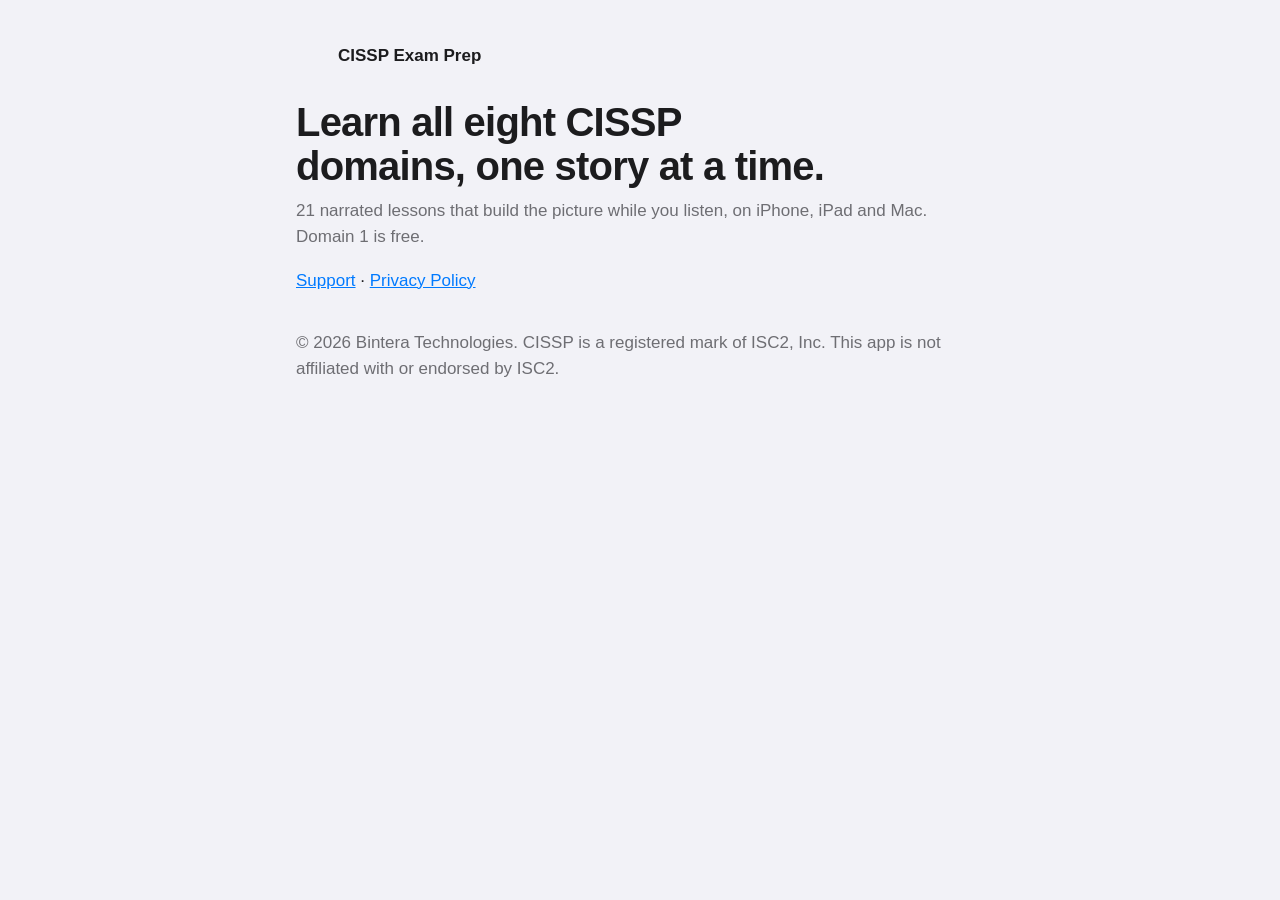
==== index.html @ bc301865 "CISSP Exam Prep support and privacy pages" ====
<!doctype html>
<html lang="en">
<head>
<meta charset="utf-8">
<meta name="viewport" content="width=device-width,initial-scale=1">
<title>CISSP Exam Prep by Bintera</title>
<link rel="stylesheet" href="style.css">
</head>
<body>
<main>
  <a class="brand" href="./"><span class="mark" aria-hidden="true"></span>CISSP Exam Prep</a>
  <h1>Learn all eight CISSP domains, one story at a time.</h1>
  <p class="lede">21 narrated lessons that build the picture while you listen, on iPhone, iPad and Mac. Domain 1 is free.</p>
  <p><a href="support.html">Support</a> · <a href="privacy.html">Privacy Policy</a></p>
  <p class="lede" style="margin-top:36px">© 2026 Bintera Technologies. CISSP is a registered mark of ISC2, Inc. This app is not affiliated with or endorsed by ISC2.</p>
</main>
</body>
</html>
---- style.css ----
:root{--bg:#F2F2F7;--card:#fff;--ink:#1C1C1E;--muted:#6E6E73;--line:rgba(60,60,67,.18);--tint:#007AFF}
@media (prefers-color-scheme:dark){:root{--bg:#000;--card:#1C1C1E;--ink:#F2F2F7;--muted:#98989F;--line:rgba(84,84,88,.6);--tint:#0A84FF}}
*{box-sizing:border-box}
body{margin:0;background:var(--bg);color:var(--ink);font:17px/1.55 -apple-system,BlinkMacSystemFont,"SF Pro Text","Helvetica Neue",sans-serif;-webkit-font-smoothing:antialiased}
main{max-width:720px;margin:0 auto;padding:40px 16px 64px}
.brand{display:inline-flex;align-items:center;gap:10px;font-weight:600;color:var(--ink);text-decoration:none;margin-bottom:28px}
.mark{width:32px;height:32px;border-radius:8px;background:linear-gradient(155deg,#5E5BD8,#25207A) center/18px no-repeat url("data:image/svg+xml,%3Csvg xmlns='http://www.w3.org/2000/svg' viewBox='0 0 24 24' fill='none' stroke='white' stroke-width='2' stroke-linecap='round' stroke-linejoin='round'%3E%3Cpath d='M20 13c0 5-3.5 7.5-7.66 8.95a1 1 0 0 1-.67-.01C7.5 20.5 4 18 4 13V6a1 1 0 0 1 1-1c2 0 4.5-1.2 6.24-2.72a1.17 1.17 0 0 1 1.52 0C14.51 3.81 17 5 19 5a1 1 0 0 1 1 1z'/%3E%3Cpath d='m9 12 2 2 4-4'/%3E%3C/svg%3E")}
h1{font-size:40px;line-height:1.1;letter-spacing:-.02em;margin:0 0 10px;text-wrap:balance}
h2{font-size:21px;letter-spacing:-.01em;margin:32px 0 6px}
.lede{color:var(--muted);margin:0 0 8px}
p,li{text-wrap:pretty}
a{color:var(--tint)}
.card{background:var(--card);border-radius:18px;padding:18px 20px;margin:14px 0;box-shadow:0 0 0 .5px var(--line)}
.card h2{margin-top:0}
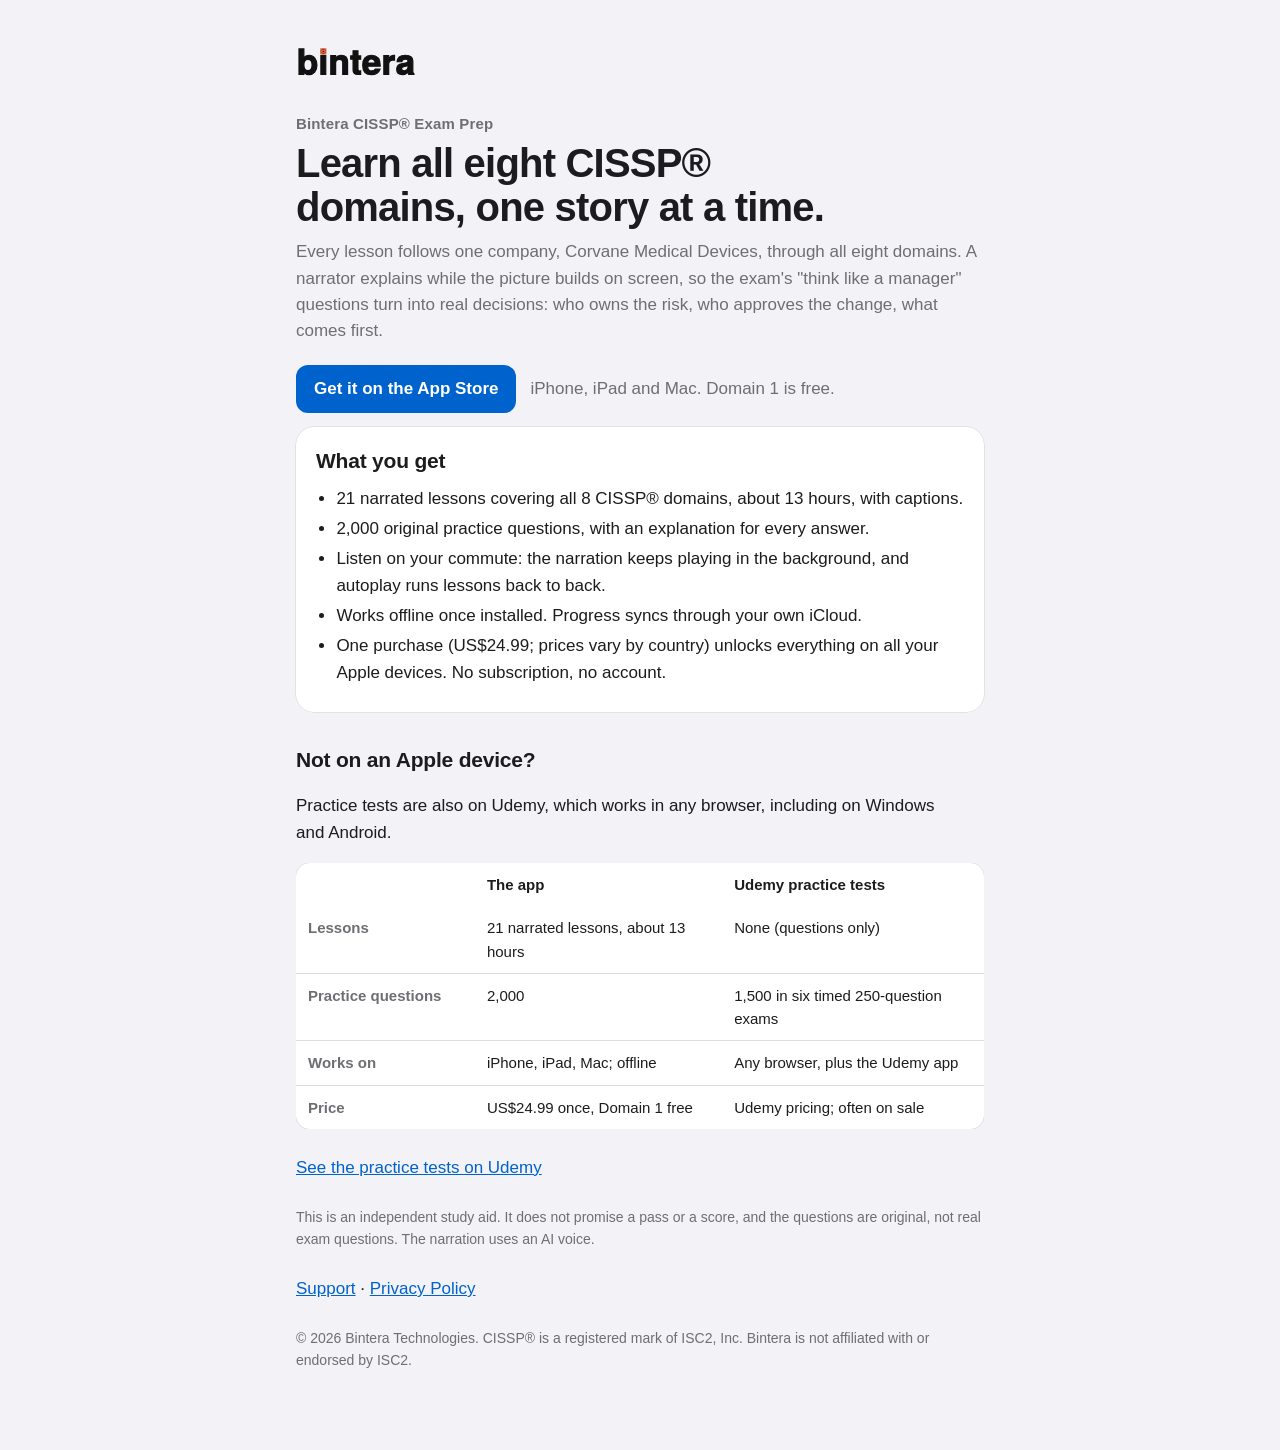
==== commit f440e6f2: "Add home page, Bintera wordmark and favicon; fix question count and trademark notes" ====
--- a/index.html
+++ b/index.html
@@ -3,16 +3,55 @@
 <head>
 <meta charset="utf-8">
 <meta name="viewport" content="width=device-width,initial-scale=1">
-<title>CISSP Exam Prep by Bintera</title>
+<title>Bintera CISSP® Exam Prep</title>
+<meta name="description" content="Learn all eight CISSP® domains through one company's story: 21 narrated lessons and 2,000 practice questions on iPhone, iPad and Mac. Domain 1 is free.">
+<link rel="icon" href="favicon.ico" sizes="any">
+<link rel="icon" type="image/svg+xml" href="bintera-favicon.svg">
+<link rel="icon" type="image/png" sizes="32x32" href="favicon-32.png">
+<link rel="icon" type="image/png" sizes="16x16" href="favicon-16.png">
+<link rel="apple-touch-icon" href="apple-touch-icon.png">
 <link rel="stylesheet" href="style.css">
 </head>
 <body>
 <main>
-  <a class="brand" href="./"><span class="mark" aria-hidden="true"></span>CISSP Exam Prep</a>
-  <h1>Learn all eight CISSP domains, one story at a time.</h1>
-  <p class="lede">21 narrated lessons that build the picture while you listen, on iPhone, iPad and Mac. Domain 1 is free.</p>
-  <p><a href="support.html">Support</a> · <a href="privacy.html">Privacy Policy</a></p>
-  <p class="lede" style="margin-top:36px">© 2026 Bintera Technologies. CISSP is a registered mark of ISC2, Inc. This app is not affiliated with or endorsed by ISC2.</p>
+  <a class="brand" href="./" aria-label="Bintera home"><picture><source srcset="img/bintera-wordmark-on-dark.svg" media="(prefers-color-scheme: dark)"><img class="wordmark" src="img/bintera-wordmark-on-light.svg" alt="bintera" width="120" height="28"></picture></a>
+  <p class="eyebrow">Bintera CISSP® Exam Prep</p>
+  <h1>Learn all eight CISSP® domains, one story at a time.</h1>
+  <p class="lede">Every lesson follows one company, Corvane Medical Devices, through all eight domains. A narrator explains while the picture builds on screen, so the exam's "think like a manager" questions turn into real decisions: who owns the risk, who approves the change, what comes first.</p>
+
+  <p class="cta"><a class="button" href="https://apps.apple.com/app/apple-store/id6832033754?pt=129090365&amp;mt=8&amp;ct=site-home">Get it on the App Store</a> <span class="muted">iPhone, iPad and Mac. Domain 1 is free.</span></p>
+
+  <div class="card">
+    <h2>What you get</h2>
+    <ul>
+      <li>21 narrated lessons covering all 8 CISSP® domains, about 13 hours, with captions.</li>
+      <li>2,000 original practice questions, with an explanation for every answer.</li>
+      <li>Listen on your commute: the narration keeps playing in the background, and autoplay runs lessons back to back.</li>
+      <li>Works offline once installed. Progress syncs through your own iCloud.</li>
+      <li>One purchase (US$24.99; prices vary by country) unlocks everything on all your Apple devices. No subscription, no account.</li>
+    </ul>
+  </div>
+
+  <h2>Not on an Apple device?</h2>
+  <p>Practice tests are also on Udemy, which works in any browser, including on Windows and Android.</p>
+
+  <div class="table-wrap">
+  <table>
+    <thead><tr><td></td><th scope="col">The app</th><th scope="col">Udemy practice tests</th></tr></thead>
+    <tbody>
+      <tr><th scope="row">Lessons</th><td>21 narrated lessons, about 13 hours</td><td>None (questions only)</td></tr>
+      <tr><th scope="row">Practice questions</th><td>2,000</td><td>1,500 in six timed 250-question exams</td></tr>
+      <tr><th scope="row">Works on</th><td>iPhone, iPad, Mac; offline</td><td>Any browser, plus the Udemy app</td></tr>
+      <tr><th scope="row">Price</th><td>US$24.99 once, Domain 1 free</td><td>Udemy pricing; often on sale</td></tr>
+    </tbody>
+  </table>
+  </div>
+  <p class="links"><a href="https://www.udemy.com/course/cissp-practice-tests-exams-504-questions/?referralCode=E7CF01A38A4635B59838">See the practice tests on Udemy</a></p>
+
+  <p class="small">This is an independent study aid. It does not promise a pass or a score, and the questions are original, not real exam questions. The narration uses an AI voice.</p>
+
+  <p class="links"><a href="support.html">Support</a> · <a href="privacy.html">Privacy Policy</a></p>
+  <p class="small">© 2026 Bintera Technologies. CISSP® is a registered mark of ISC2, Inc. Bintera is not affiliated with or endorsed by ISC2.</p>
 </main>
 </body>
 </html>
--- a/style.css
+++ b/style.css
@@ -1,10 +1,9 @@
-:root{--bg:#F2F2F7;--card:#fff;--ink:#1C1C1E;--muted:#6E6E73;--line:rgba(60,60,67,.18);--tint:#007AFF}
-@media (prefers-color-scheme:dark){:root{--bg:#000;--card:#1C1C1E;--ink:#F2F2F7;--muted:#98989F;--line:rgba(84,84,88,.6);--tint:#0A84FF}}
+:root{--bg:#F2F2F7;--card:#fff;--ink:#1C1C1E;--muted:#6E6E73;--line:rgba(60,60,67,.18);--tint:#0062CC;--btn:#0062CC}
+@media (prefers-color-scheme:dark){:root{--bg:#000;--card:#1C1C1E;--ink:#F2F2F7;--muted:#98989F;--line:rgba(84,84,88,.6);--tint:#0A84FF;--btn:#0062CC}}
 *{box-sizing:border-box}
 body{margin:0;background:var(--bg);color:var(--ink);font:17px/1.55 -apple-system,BlinkMacSystemFont,"SF Pro Text","Helvetica Neue",sans-serif;-webkit-font-smoothing:antialiased}
 main{max-width:720px;margin:0 auto;padding:40px 16px 64px}
-.brand{display:inline-flex;align-items:center;gap:10px;font-weight:600;color:var(--ink);text-decoration:none;margin-bottom:28px}
-.mark{width:32px;height:32px;border-radius:8px;background:linear-gradient(155deg,#5E5BD8,#25207A) center/18px no-repeat url("data:image/svg+xml,%3Csvg xmlns='http://www.w3.org/2000/svg' viewBox='0 0 24 24' fill='none' stroke='white' stroke-width='2' stroke-linecap='round' stroke-linejoin='round'%3E%3Cpath d='M20 13c0 5-3.5 7.5-7.66 8.95a1 1 0 0 1-.67-.01C7.5 20.5 4 18 4 13V6a1 1 0 0 1 1-1c2 0 4.5-1.2 6.24-2.72a1.17 1.17 0 0 1 1.52 0C14.51 3.81 17 5 19 5a1 1 0 0 1 1 1z'/%3E%3Cpath d='m9 12 2 2 4-4'/%3E%3C/svg%3E")}
+.brand{display:inline-flex;align-items:center;min-height:44px;gap:10px;font-weight:600;color:var(--ink);text-decoration:none;margin-bottom:28px}
 h1{font-size:40px;line-height:1.1;letter-spacing:-.02em;margin:0 0 10px;text-wrap:balance}
 h2{font-size:21px;letter-spacing:-.01em;margin:32px 0 6px}
 .lede{color:var(--muted);margin:0 0 8px}
@@ -12,3 +11,20 @@
 a{color:var(--tint)}
 .card{background:var(--card);border-radius:18px;padding:18px 20px;margin:14px 0;box-shadow:0 0 0 .5px var(--line)}
 .card h2{margin-top:0}
+.wordmark{display:block;height:28px;width:auto}
+.eyebrow{font-weight:600;color:var(--muted);margin:0 0 6px;font-size:15px;letter-spacing:.01em}
+.cta{display:flex;flex-wrap:wrap;align-items:center;gap:10px 14px;margin:20px 0 8px}
+.button{display:inline-flex;align-items:center;background:var(--btn);color:#fff;text-decoration:none;font-weight:600;padding:11px 18px;border-radius:12px;min-height:44px}
+.button:hover{filter:brightness(1.08)}
+.muted{color:var(--muted)}
+.small{color:var(--muted);font-size:14px}
+ul{padding-left:1.2em;margin:8px 0}
+li{margin:4px 0}
+.table-wrap{overflow-x:auto;margin:12px 0}
+table{width:100%;border-collapse:collapse;background:var(--card);border-radius:14px;overflow:hidden;box-shadow:0 0 0 .5px var(--line);font-size:15px}
+th,td{text-align:left;vertical-align:top;padding:10px 12px;border-bottom:.5px solid var(--line)}
+thead th{font-weight:600}
+tbody th{font-weight:600;color:var(--muted);width:26%}
+@media (max-width:480px){th,td{padding:9px 8px;font-size:14px}}
+tr:last-child th,tr:last-child td{border-bottom:0}
+.links a{display:inline-flex;align-items:center;min-height:44px}
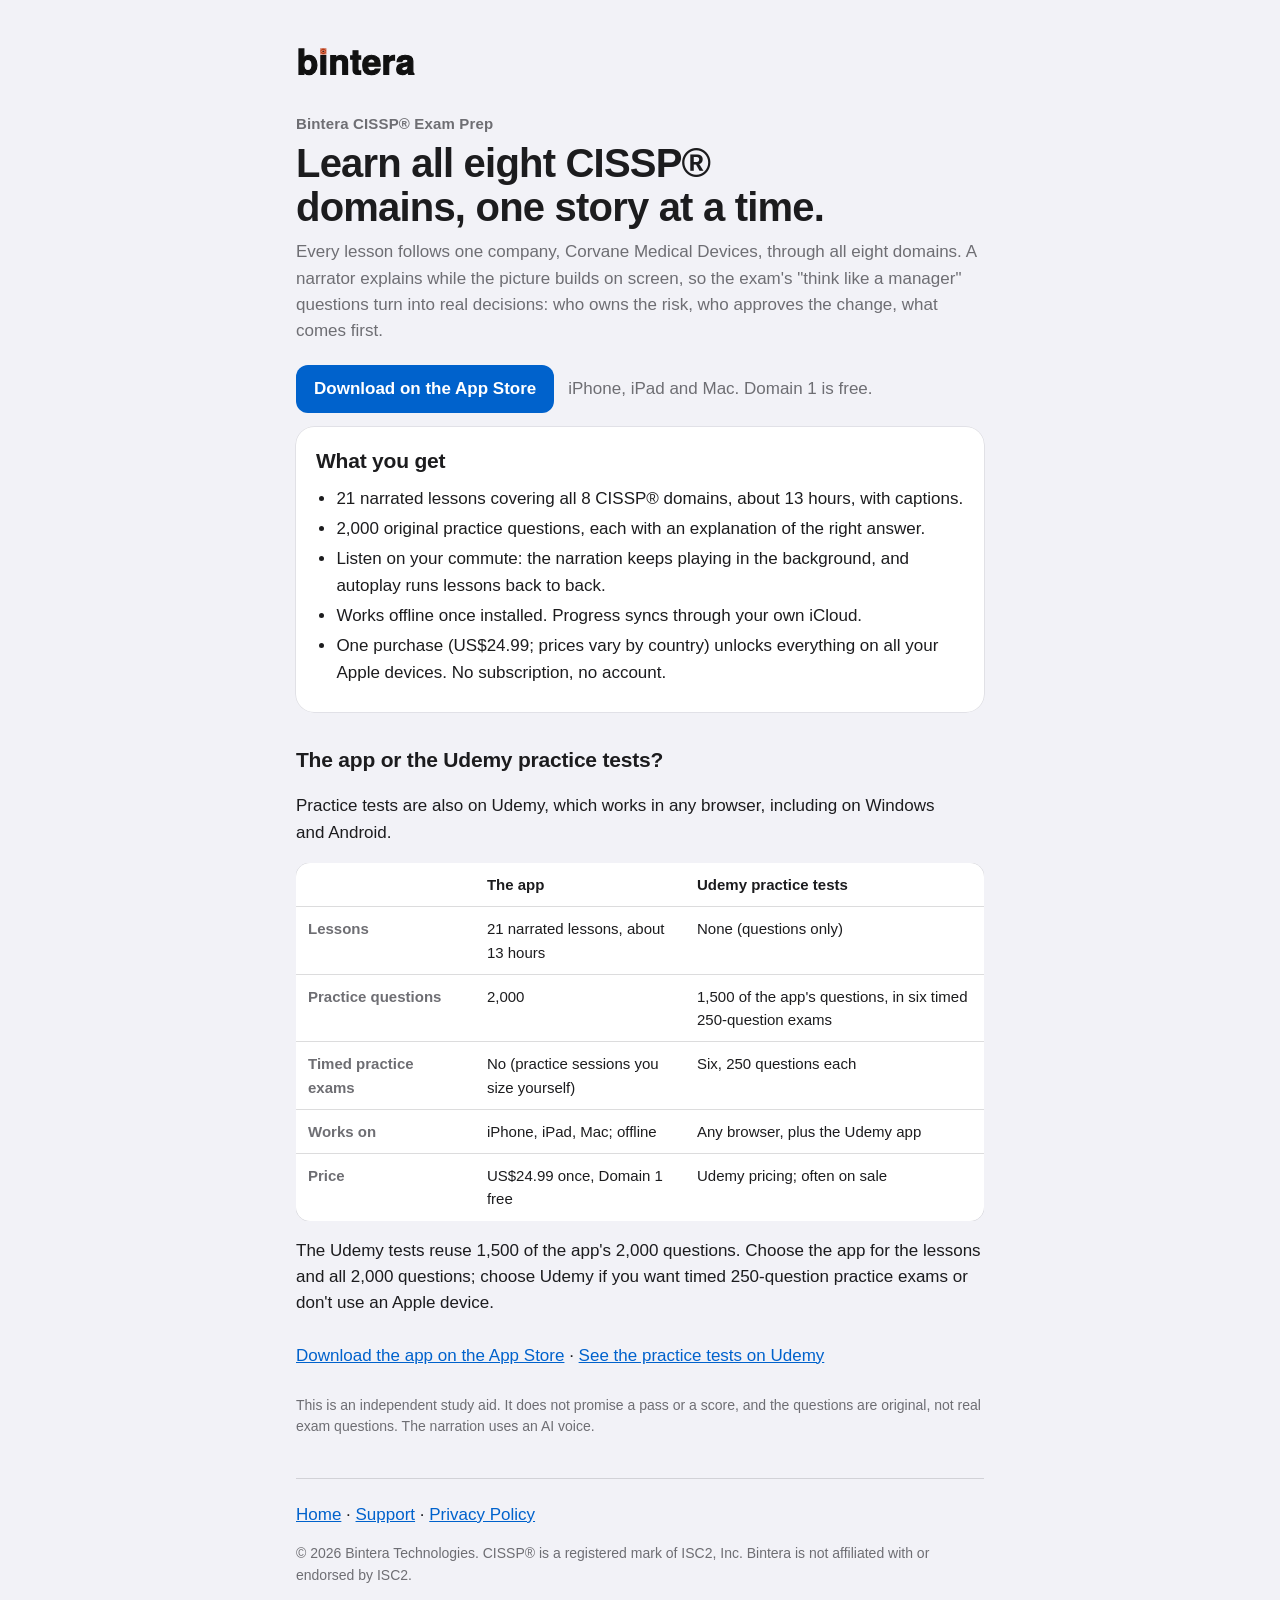
==== commit c1af5b65: "Fix claims after multi-lens review: explanations, Udemy overlap, privacy details, shared footer" ====
--- a/index.html
+++ b/index.html
@@ -5,6 +5,11 @@
 <meta name="viewport" content="width=device-width,initial-scale=1">
 <title>Bintera CISSP® Exam Prep</title>
 <meta name="description" content="Learn all eight CISSP® domains through one company's story: 21 narrated lessons and 2,000 practice questions on iPhone, iPad and Mac. Domain 1 is free.">
+<meta property="og:type" content="website">
+<meta property="og:title" content="Bintera CISSP® Exam Prep">
+<meta property="og:description" content="Learn all eight CISSP® domains through one company's story: 21 narrated lessons and 2,000 practice questions on iPhone, iPad and Mac.">
+<meta property="og:url" content="https://mekanoman.github.io/cissp-exam-prep/">
+<meta name="twitter:card" content="summary">
 <link rel="icon" href="favicon.ico" sizes="any">
 <link rel="icon" type="image/svg+xml" href="bintera-favicon.svg">
 <link rel="icon" type="image/png" sizes="32x32" href="favicon-32.png">
@@ -19,20 +24,20 @@
   <h1>Learn all eight CISSP® domains, one story at a time.</h1>
   <p class="lede">Every lesson follows one company, Corvane Medical Devices, through all eight domains. A narrator explains while the picture builds on screen, so the exam's "think like a manager" questions turn into real decisions: who owns the risk, who approves the change, what comes first.</p>
 
-  <p class="cta"><a class="button" href="https://apps.apple.com/app/apple-store/id6832033754?pt=129090365&amp;mt=8&amp;ct=site-home">Get it on the App Store</a> <span class="muted">iPhone, iPad and Mac. Domain 1 is free.</span></p>
+  <p class="cta"><a class="button" href="https://apps.apple.com/app/apple-store/id6832033754?pt=129090365&amp;mt=8&amp;ct=site-home">Download on the App Store</a> <span class="muted">iPhone, iPad and Mac. Domain 1 is free.</span></p>
 
   <div class="card">
     <h2>What you get</h2>
     <ul>
       <li>21 narrated lessons covering all 8 CISSP® domains, about 13 hours, with captions.</li>
-      <li>2,000 original practice questions, with an explanation for every answer.</li>
+      <li>2,000 original practice questions, each with an explanation of the right answer.</li>
       <li>Listen on your commute: the narration keeps playing in the background, and autoplay runs lessons back to back.</li>
       <li>Works offline once installed. Progress syncs through your own iCloud.</li>
       <li>One purchase (US$24.99; prices vary by country) unlocks everything on all your Apple devices. No subscription, no account.</li>
     </ul>
   </div>
 
-  <h2>Not on an Apple device?</h2>
+  <h2>The app or the Udemy practice tests?</h2>
   <p>Practice tests are also on Udemy, which works in any browser, including on Windows and Android.</p>
 
   <div class="table-wrap">
@@ -40,18 +45,22 @@
     <thead><tr><td></td><th scope="col">The app</th><th scope="col">Udemy practice tests</th></tr></thead>
     <tbody>
       <tr><th scope="row">Lessons</th><td>21 narrated lessons, about 13 hours</td><td>None (questions only)</td></tr>
-      <tr><th scope="row">Practice questions</th><td>2,000</td><td>1,500 in six timed 250-question exams</td></tr>
+      <tr><th scope="row">Practice questions</th><td>2,000</td><td>1,500 of the app's questions, in six timed 250-question exams</td></tr>
+      <tr><th scope="row">Timed practice exams</th><td>No (practice sessions you size yourself)</td><td>Six, 250 questions each</td></tr>
       <tr><th scope="row">Works on</th><td>iPhone, iPad, Mac; offline</td><td>Any browser, plus the Udemy app</td></tr>
       <tr><th scope="row">Price</th><td>US$24.99 once, Domain 1 free</td><td>Udemy pricing; often on sale</td></tr>
     </tbody>
   </table>
   </div>
-  <p class="links"><a href="https://www.udemy.com/course/cissp-practice-tests-exams-504-questions/?referralCode=E7CF01A38A4635B59838">See the practice tests on Udemy</a></p>
+  <p>The Udemy tests reuse 1,500 of the app's 2,000 questions. Choose the app for the lessons and all 2,000 questions; choose Udemy if you want timed 250-question practice exams or don't use an Apple device.</p>
+  <p class="links"><a href="https://apps.apple.com/app/apple-store/id6832033754?pt=129090365&amp;mt=8&amp;ct=site-compare">Download the app on the App Store</a> · <a href="https://www.udemy.com/course/cissp-practice-tests-exams-504-questions/?referralCode=E7CF01A38A4635B59838">See the practice tests on Udemy</a></p>
 
   <p class="small">This is an independent study aid. It does not promise a pass or a score, and the questions are original, not real exam questions. The narration uses an AI voice.</p>
 
-  <p class="links"><a href="support.html">Support</a> · <a href="privacy.html">Privacy Policy</a></p>
-  <p class="small">© 2026 Bintera Technologies. CISSP® is a registered mark of ISC2, Inc. Bintera is not affiliated with or endorsed by ISC2.</p>
+  <footer class="foot">
+    <p class="links"><a href="./" aria-current="page">Home</a> · <a href="support.html">Support</a> · <a href="privacy.html">Privacy Policy</a></p>
+    <p class="small">© 2026 Bintera Technologies. CISSP® is a registered mark of ISC2, Inc. Bintera is not affiliated with or endorsed by ISC2.</p>
+  </footer>
 </main>
 </body>
 </html>
--- a/style.css
+++ b/style.css
@@ -26,5 +26,7 @@
 thead th{font-weight:600}
 tbody th{font-weight:600;color:var(--muted);width:26%}
 @media (max-width:480px){th,td{padding:9px 8px;font-size:14px}}
-tr:last-child th,tr:last-child td{border-bottom:0}
+tbody tr:last-child th,tbody tr:last-child td{border-bottom:0}
 .links a{display:inline-flex;align-items:center;min-height:44px}
+.foot{margin-top:40px;padding-top:8px;border-top:.5px solid var(--line)}
+.foot p{margin:6px 0}
